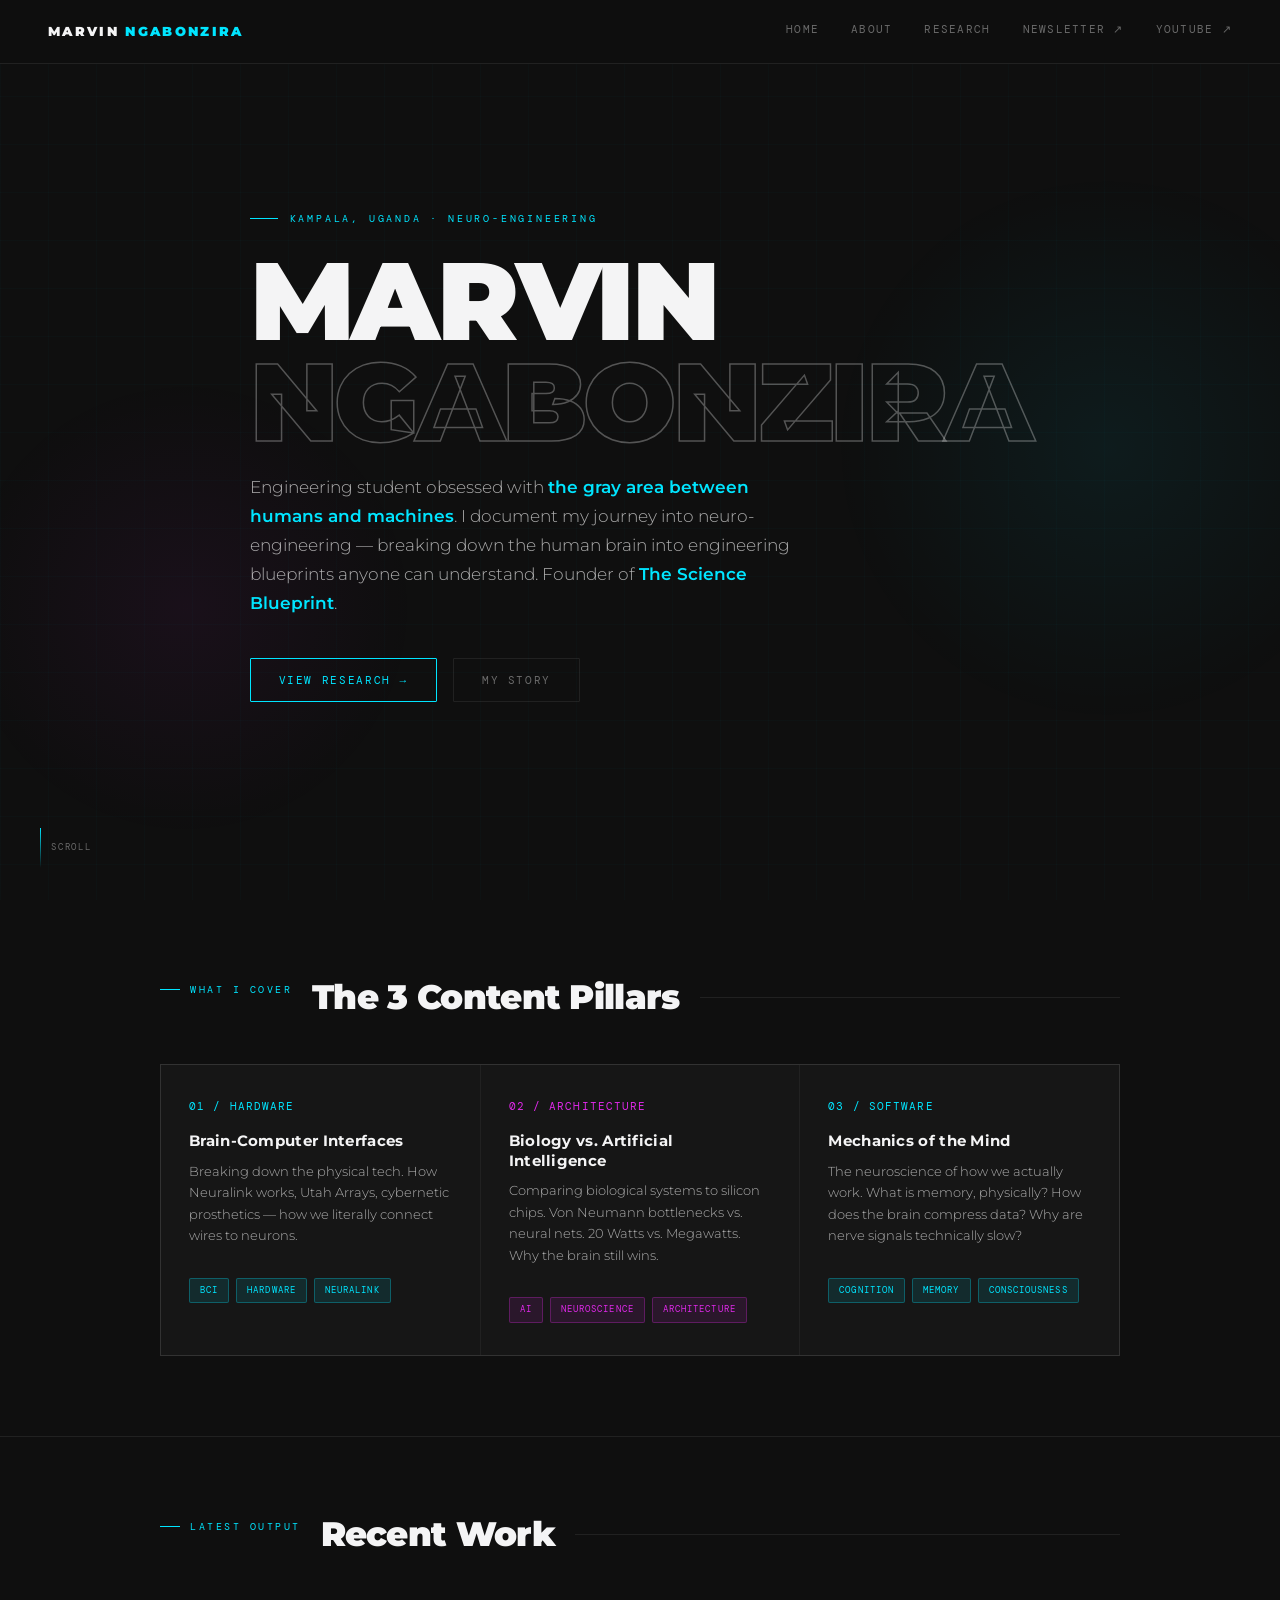
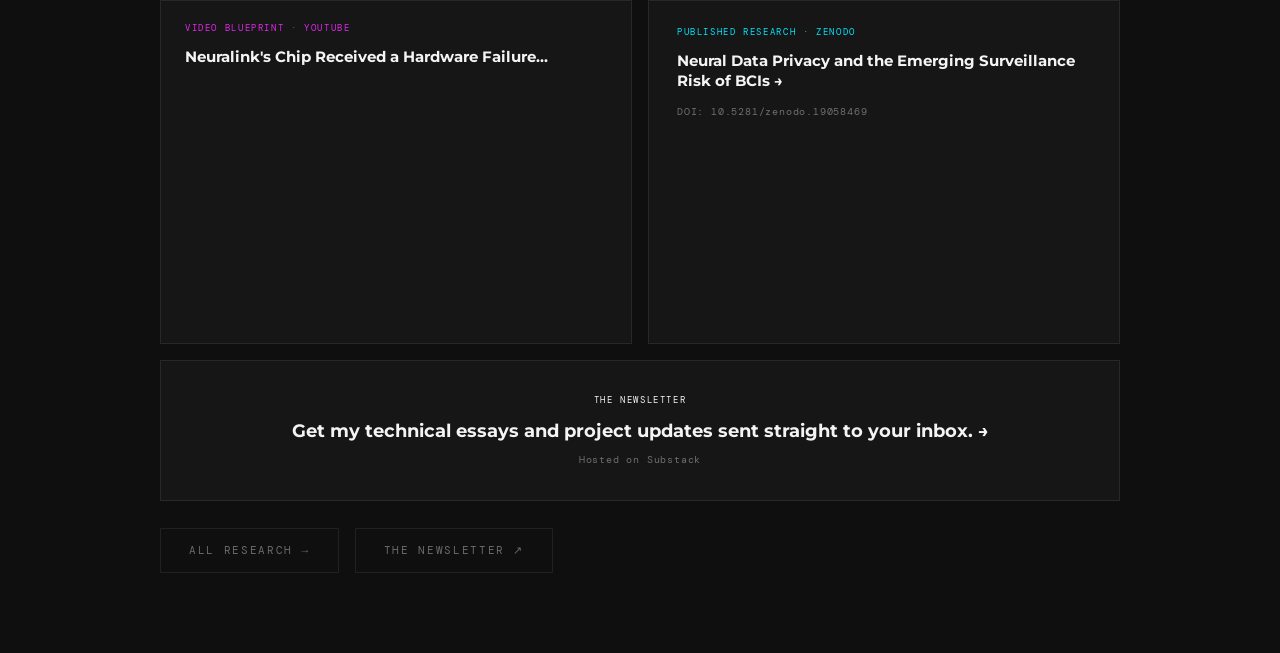
==== index.html @ 9e5c3801 "Update YouTube video title and embed link" ====
<!DOCTYPE html>
<html lang="en">
<head>
<meta charset="UTF-8">
<meta name="viewport" content="width=device-width, initial-scale=1.0">
<title>Marvin Ngabonzira — Reverse Engineering Intelligence</title>
<meta name="description" content="Engineering student, neuro-engineering researcher, and founder of The Science Blueprint. Reverse Engineering Intelligence from Kampala, Uganda.">
<link rel="stylesheet" href="/assets/style.css">
<style>
/* ── HERO ── */
.hero {
  min-height: calc(100vh - 64px);
  display: flex;
  flex-direction: column;
  justify-content: center;
  padding: 80px 0 60px;
  position: relative;
  overflow: hidden;
}

.hero-glow {
  position: absolute;
  top: 10%;
  right: -10%;
  width: 600px;
  height: 600px;
  background: radial-gradient(ellipse, rgba(0,229,255,0.06) 0%, transparent 65%);
  pointer-events: none;
}

.hero-glow-mag {
  position: absolute;
  bottom: 5%;
  left: -5%;
  width: 500px;
  height: 500px;
  background: radial-gradient(ellipse, rgba(224,41,234,0.05) 0%, transparent 65%);
  pointer-events: none;
}

.hero-eyebrow {
  font-family: var(--mono);
  font-size: 10px;
  letter-spacing: 0.28em;
  text-transform: uppercase;
  color: var(--cyan);
  margin-bottom: 24px;
  display: flex;
  align-items: center;
  gap: 12px;
}
.hero-eyebrow::before {
  content: '';
  width: 28px;
  height: 1px;
  background: var(--cyan);
}

.hero-name {
  font-size: clamp(52px, 10vw, 110px);
  font-weight: 900;
  letter-spacing: -0.03em;
  line-height: 0.92;
  color: var(--text);
  margin-bottom: 20px;
}

.hero-name .line2 {
  color: transparent;
  -webkit-text-stroke: 1.5px rgba(244,244,245,0.3);
}

.hero-tagline {
  font-size: clamp(14px, 2vw, 17px);
  font-weight: 300;
  color: var(--text-mid);
  max-width: 540px;
  line-height: 1.7;
  margin-bottom: 40px;
}

.hero-tagline strong {
  color: var(--cyan);
  font-weight: 600;
}

.hero-ctas {
  display: flex;
  gap: 16px;
  flex-wrap: wrap;
  margin-bottom: 72px;
}

.hero-scroll {
  position: absolute;
  bottom: 32px;
  left: 40px;
  font-family: var(--mono);
  font-size: 9px;
  letter-spacing: 0.2em;
  color: var(--text-dim);
  text-transform: uppercase;
  display: flex;
  align-items: center;
  gap: 10px;
}
.hero-scroll::before {
  content: '';
  width: 1px;
  height: 40px;
  background: linear-gradient(to bottom, var(--cyan), transparent);
}

/* Animated cursor blink */
.cursor {
  display: inline-block;
  width: 3px;
  height: 0.85em;
  background: var(--cyan);
  margin-left: 4px;
  vertical-align: middle;
  animation: blink 1.1s step-end infinite;
}

/* ── PILLARS ── */
.pillars-grid {
  display: grid;
  grid-template-columns: repeat(3, 1fr);
  gap: 1px;
  background: var(--border);
  border: 1px solid var(--border);
  margin-bottom: 0;
}

.pillar {
  background: var(--surface);
  padding: 32px 28px;
  transition: background 0.3s;
}

.pillar:hover { background: var(--surface2); }

.pillar-num {
  font-family: var(--mono);
  font-size: 11px;
  color: var(--cyan);
  margin-bottom: 16px;
  letter-spacing: 0.1em;
}

.pillar h3 {
  font-size: 15px;
  font-weight: 700;
  letter-spacing: 0.02em;
  margin-bottom: 10px;
  line-height: 1.3;
}

.pillar p {
  font-size: 13px;
  line-height: 1.65;
}

/* ── RECENT ── */
.recent-grid {
  display: grid;
  grid-template-columns: repeat(2, 1fr);
  gap: 16px;
}

.recent-card {
  background: var(--surface);
  border: 1px solid var(--border);
  padding: 24px 28px;
  transition: all 0.3s;
  display: block;
}

.recent-card:hover {
  background: var(--surface2);
  border-color: rgba(0,229,255,0.2);
  transform: translateY(-2px);
}

.recent-type {
  font-family: var(--mono);
  font-size: 9px;
  letter-spacing: 0.18em;
  text-transform: uppercase;
  margin-bottom: 10px;
}

.recent-title {
  font-size: 15px;
  font-weight: 700;
  line-height: 1.35;
  margin-bottom: 8px;
}

.recent-date {
  font-family: var(--mono);
  font-size: 10px;
  color: var(--text-dim);
  letter-spacing: 0.08em;
}

.arrow {
  display: inline-block;
  transition: transform 0.2s;
}
.recent-card:hover .arrow { transform: translateX(4px); }

@media(max-width:768px) {
  .pillars-grid { grid-template-columns: 1fr; }
  .recent-grid { grid-template-columns: 1fr; }
  .hero-scroll { display: none; }
  .hero { padding: 60px 0 40px; }
}
</style>
</head>
<body>
<div class="page-wrap">

  <!-- HERO -->
  <section class="hero">
    <div class="hero-glow"></div>
    <div class="hero-glow-mag"></div>
    <div class="container">
      <div class="hero-eyebrow au">Kampala, Uganda · Neuro-Engineering</div>
      <h1 class="hero-name au d1">
        MARVIN<br>
        <span class="line2">NGABONZIRA</span>
      </h1>
      <p class="hero-tagline au d2">
        Engineering student obsessed with <strong>the gray area between humans and machines</strong>. 
        I document my journey into neuro-engineering — breaking down the human brain into engineering blueprints 
        anyone can understand. Founder of <strong>The Science Blueprint</strong>.
      </p>
      <div class="hero-ctas au d3">
        <a href="/research.html" class="btn btn-c">View Research →</a>
        <a href="/about.html" class="btn btn-g">My Story</a>
      </div>
    </div>
    <div class="hero-scroll">Scroll</div>
  </section>

  <!-- CONTENT PILLARS -->
  <section class="section">
    <div class="container">
      <div class="sec-head au">
        <div class="label">What I cover</div>
        <h2>The 3 Content Pillars</h2>
        <div class="sec-rule"></div>
      </div>
      <div class="pillars-grid au d1">
        <div class="pillar">
          <div class="pillar-num">01 / HARDWARE</div>
          <h3>Brain-Computer Interfaces</h3>
          <p>Breaking down the physical tech. How Neuralink works, Utah Arrays, cybernetic prosthetics — how we literally connect wires to neurons.</p>
          <br>
          <span class="tag tag-c">BCI</span>
          <span class="tag tag-c">Hardware</span>
          <span class="tag tag-c">Neuralink</span>
        </div>
        <div class="pillar">
          <div class="pillar-num" style="color:var(--magenta)">02 / ARCHITECTURE</div>
          <h3>Biology vs. Artificial Intelligence</h3>
          <p>Comparing biological systems to silicon chips. Von Neumann bottlenecks vs. neural nets. 20 Watts vs. Megawatts. Why the brain still wins.</p>
          <br>
          <span class="tag tag-m">AI</span>
          <span class="tag tag-m">Neuroscience</span>
          <span class="tag tag-m">Architecture</span>
        </div>
        <div class="pillar">
          <div class="pillar-num">03 / SOFTWARE</div>
          <h3>Mechanics of the Mind</h3>
          <p>The neuroscience of how we actually work. What is memory, physically? How does the brain compress data? Why are nerve signals technically slow?</p>
          <br>
          <span class="tag tag-c">Cognition</span>
          <span class="tag tag-c">Memory</span>
          <span class="tag tag-c">Consciousness</span>
        </div>
      </div>
    </div>
  </section>

<!-- RECENT WORK -->
  <section class="section">
    <div class="container">
      <div class="sec-head au">
        <div class="label">Latest output</div>
        <h2>Recent Work</h2>
        <div class="sec-rule"></div>
      </div>
      <div class="recent-grid au d1">
        
        <!-- YOUTUBE EMBED CARD -->
        <div class="recent-card card-mag" style="padding: 0; overflow: hidden;">
          <div style="padding: 20px 24px 12px;">
            <div class="recent-type" style="color:var(--magenta)">Video Blueprint · YouTube</div>
            <div class="recent-title" style="margin-bottom: 0;">Neuralink's Chip Received a Hardware Failure...</div>
          </div>
          <!-- Responsive Video Wrapper -->
          <div style="position: relative; padding-bottom: 56.25%; height: 0;">
            <iframe src="https://youtu.be/MQJ7zSBYmkE?si=Acu16CjgEwaDPcnY" style="position: absolute; top: 0; left: 0; width: 100%; height: 100%; border: 0;" allowfullscreen></iframe>
          </div>
        </div>

        <!-- RESEARCH CARD -->
        <a href="/research.html" class="recent-card card-cyan">
          <div class="recent-type" style="color:var(--cyan)">Published Research · Zenodo</div>
          <div class="recent-title">Neural Data Privacy and the Emerging Surveillance Risk of BCIs <span class="arrow">→</span></div>
          <div class="recent-date" style="margin-top: 12px;">DOI: 10.5281/zenodo.19058469</div>
        </a>

        <!-- NEWSLETTER CARD -->
        <a href="https://ngabonziramarvin.substack.com" target="_blank" class="recent-card" style="grid-column: 1 / -1; text-align: center; padding: 32px;">
          <div class="recent-type" style="color:var(--text)">The Newsletter</div>
          <div class="recent-title" style="font-size: 18px;">Get my technical essays and project updates sent straight to your inbox. <span class="arrow">→</span></div>
          <div class="recent-date" style="margin-top: 8px;">Hosted on Substack</div>
        </a>

      </div>
      <br>
      <div style="display: flex; gap: 16px; flex-wrap: wrap;">
        <a href="/research.html" class="btn btn-g">All Research →</a>
        <a href="https://ngabonziramarvin.substack.com" target="_blank" class="btn btn-g">The Newsletter ↗</a>
      </div>
    </div>
  </section>

</div>
<script src="/assets/nav.js"></script>
</body>
</html>
---- assets/style.css ----
/* ═══════════════════════════════════════════════════════════
   THE SCIENCE BLUEPRINT — MARVIN NGABONZIRA
   Shared Stylesheet v1.0
═══════════════════════════════════════════════════════════ */
@import url('https://fonts.googleapis.com/css2?family=Montserrat:ital,wght@0,300;0,400;0,600;0,700;0,900;1,300&family=DM+Mono:ital,wght@0,300;0,400;1,300&display=swap');

:root {
  --bg:       #0F0F0F;
  --surface:  #161616;
  --surface2: #1e1e1e;
  --cyan:     #00E5FF;
  --cyan-dim: rgba(0,229,255,0.1);
  --magenta:  #E029EA;
  --mag-dim:  rgba(224,41,234,0.1);
  --text:     #F4F4F5;
  --text-mid: rgba(244,244,245,0.68);
  --text-dim: rgba(244,244,245,0.4);
  --border:   rgba(244,244,245,0.08);
  --font:     'Montserrat', sans-serif;
  --mono:     'DM Mono', monospace;
}

*,*::before,*::after{box-sizing:border-box;margin:0;padding:0}
html{scroll-behavior:smooth}
body{background:var(--bg);color:var(--text);font-family:var(--font);font-size:16px;line-height:1.7;-webkit-font-smoothing:antialiased;overflow-x:hidden}
a{color:inherit;text-decoration:none}
img{display:block;max-width:100%}
p{color:var(--text-mid);font-weight:300;line-height:1.8}

/* Blueprint grid */
body::after{content:'';position:fixed;inset:0;background-image:linear-gradient(rgba(0,229,255,0.02) 1px,transparent 1px),linear-gradient(90deg,rgba(0,229,255,0.02) 1px,transparent 1px);background-size:48px 48px;pointer-events:none;z-index:0}

/* NAV */
nav{position:fixed;top:0;left:0;right:0;z-index:100;display:flex;align-items:center;justify-content:space-between;padding:0 48px;height:64px;background:rgba(15,15,15,0.92);backdrop-filter:blur(20px);-webkit-backdrop-filter:blur(20px);border-bottom:1px solid var(--border)}
.nav-logo{font-weight:900;font-size:13px;letter-spacing:0.18em;text-transform:uppercase;transition:color 0.2s}
.nav-logo span{color:var(--cyan)}
.nav-logo:hover{color:var(--cyan)}
.nav-links{display:flex;gap:32px;list-style:none}
.nav-links a{font-family:var(--mono);font-size:10.5px;letter-spacing:0.12em;text-transform:uppercase;color:var(--text-dim);transition:color 0.2s;position:relative;padding-bottom:3px}
.nav-links a::after{content:'';position:absolute;bottom:0;left:0;right:0;height:1px;background:var(--cyan);transform:scaleX(0);transition:transform 0.25s}
.nav-links a:hover,.nav-links a.active{color:var(--cyan)}
.nav-links a.active::after,.nav-links a:hover::after{transform:scaleX(1)}
.nav-burger{display:none;flex-direction:column;gap:5px;cursor:pointer;background:none;border:none;padding:4px}
.nav-burger span{display:block;width:22px;height:1.5px;background:var(--text);transition:all 0.3s}

/* LAYOUT */
.page-wrap{position:relative;z-index:1;padding-top:64px}
.container{max-width:1040px;margin:0 auto;padding:0 40px}

/* TYPE */
.label{font-family:var(--mono);font-size:10px;letter-spacing:0.25em;text-transform:uppercase;color:var(--cyan);display:flex;align-items:center;gap:10px;margin-bottom:16px}
.label::before{content:'';width:20px;height:1px;background:var(--cyan);flex-shrink:0}
h1,h2,h3,h4{font-family:var(--font);font-weight:900;line-height:1.05;color:var(--text)}

/* SECTION */
.section{padding:80px 0;border-bottom:1px solid var(--border)}
.section:last-child{border-bottom:none}
.sec-head{display:flex;align-items:center;gap:20px;margin-bottom:48px}
.sec-head h2{font-size:clamp(26px,3.5vw,34px);letter-spacing:-0.02em;white-space:nowrap}
.sec-rule{flex:1;height:1px;background:var(--border)}

/* CARDS */
.card{background:var(--surface);border:1px solid var(--border);padding:28px 32px;transition:border-color 0.3s,background 0.3s;position:relative}
.card:hover{background:var(--surface2);border-color:rgba(0,229,255,0.18)}
.card-cyan{border-left:3px solid var(--cyan)}
.card-mag{border-left:3px solid var(--magenta)}

/* TAGS */
.tag{display:inline-block;font-family:var(--mono);font-size:9px;letter-spacing:0.12em;text-transform:uppercase;padding:4px 10px;border-radius:2px;margin:3px 3px 0 0}
.tag-c{color:var(--cyan);border:1px solid rgba(0,229,255,0.28);background:var(--cyan-dim)}
.tag-m{color:var(--magenta);border:1px solid rgba(224,41,234,0.28);background:var(--mag-dim)}
.tag-g{color:var(--text-dim);border:1px solid var(--border)}

/* BUTTONS */
.btn{display:inline-flex;align-items:center;gap:8px;font-family:var(--mono);font-size:11px;letter-spacing:0.15em;text-transform:uppercase;padding:12px 28px;border:1px solid;cursor:pointer;transition:all 0.2s;border-radius:1px}
.btn-c{color:var(--cyan);border-color:var(--cyan);background:transparent}
.btn-c:hover{background:var(--cyan);color:var(--bg)}
.btn-g{color:var(--text-dim);border-color:var(--border);background:transparent}
.btn-g:hover{color:var(--text);border-color:rgba(244,244,245,0.25)}

/* FOOTER */
footer{position:relative;z-index:1;border-top:1px solid var(--border);padding:40px 0}
.foot-inner{display:flex;justify-content:space-between;align-items:center;flex-wrap:wrap;gap:16px}
.foot-brand{font-weight:900;font-size:12px;letter-spacing:0.15em;text-transform:uppercase}
.foot-brand span{color:var(--cyan)}
.foot-copy{font-family:var(--mono);font-size:10px;color:var(--text-dim);letter-spacing:0.08em}
.foot-links{display:flex;gap:20px}
.foot-links a{font-family:var(--mono);font-size:10px;letter-spacing:0.1em;text-transform:uppercase;color:var(--text-dim);transition:color 0.2s}
.foot-links a:hover{color:var(--cyan)}

/* ANIMATIONS */
@keyframes fadeUp{from{opacity:0;transform:translateY(22px)}to{opacity:1;transform:translateY(0)}}
@keyframes glow{0%,100%{text-shadow:0 0 20px rgba(0,229,255,0.3)}50%{text-shadow:0 0 50px rgba(0,229,255,0.7),0 0 90px rgba(0,229,255,0.2)}}
@keyframes magGlow{0%,100%{text-shadow:0 0 20px rgba(224,41,234,0.3)}50%{text-shadow:0 0 50px rgba(224,41,234,0.6)}}
@keyframes blink{0%,100%{opacity:1}50%{opacity:0}}

.au{animation:fadeUp 0.7s ease both}
.d1{animation-delay:0.1s}.d2{animation-delay:0.2s}.d3{animation-delay:0.3s}
.d4{animation-delay:0.4s}.d5{animation-delay:0.5s}.d6{animation-delay:0.6s}

/* RESPONSIVE */
@media(max-width:768px){
  nav{padding:0 20px}
  .container{padding:0 20px}
  .nav-links{display:none;position:absolute;top:64px;left:0;right:0;background:rgba(15,15,15,0.98);border-bottom:1px solid var(--border);flex-direction:column;gap:0;padding:8px 0}
  .nav-links.open{display:flex}
  .nav-links a{display:block;padding:14px 24px;font-size:11px}
  .nav-links a::after{display:none}
  .nav-burger{display:flex}
  .section{padding:56px 0}
  .sec-head{flex-direction:column;align-items:flex-start;gap:8px}
  .sec-rule{display:none}
}
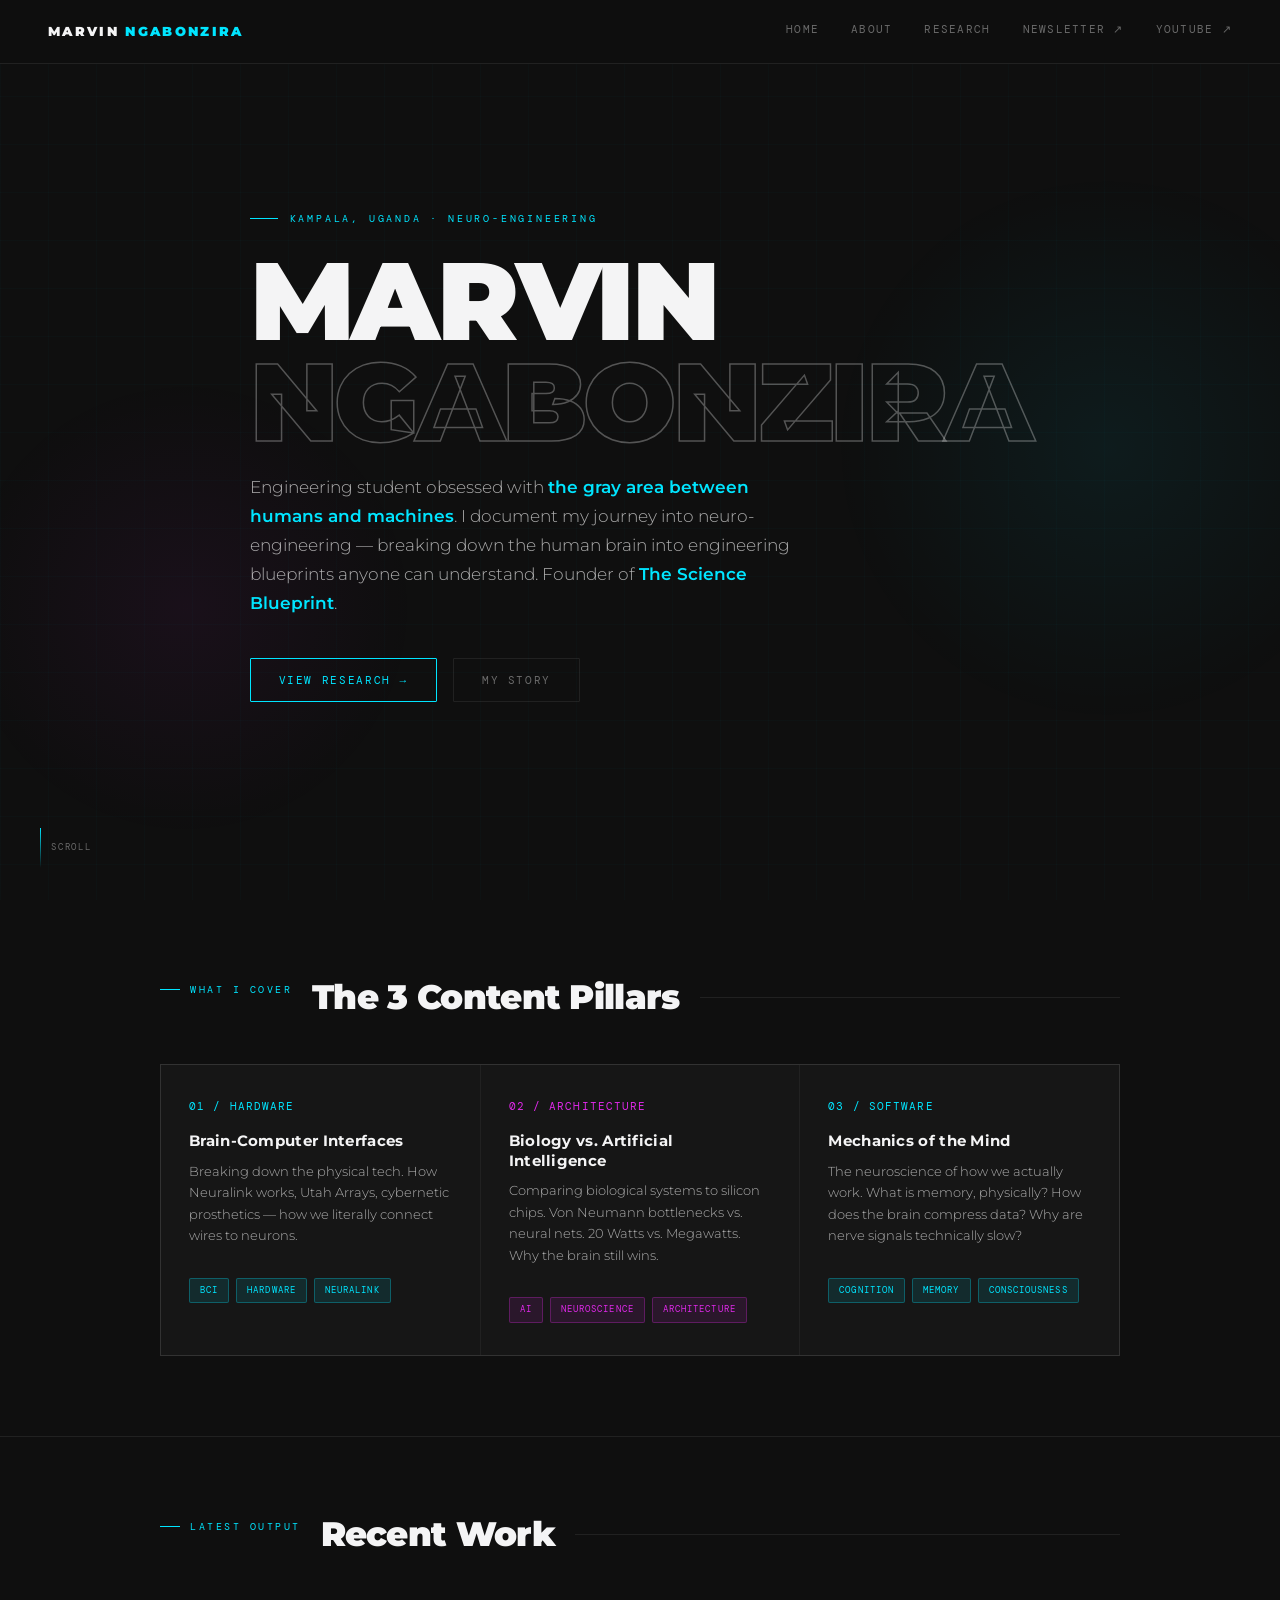
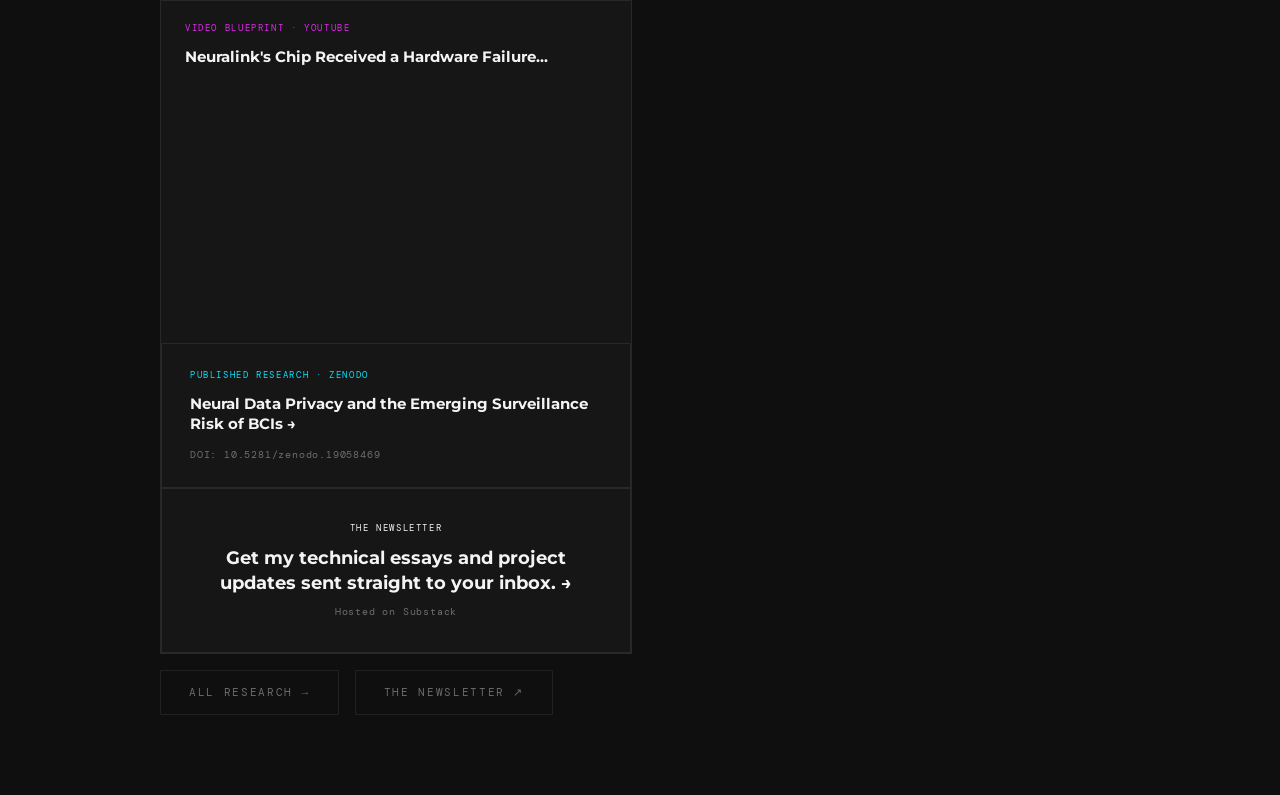
==== commit ab8a6eed: "Update YouTube iframe embed link format" ====
--- a/index.html
+++ b/index.html
@@ -302,8 +302,7 @@
           </div>
           <!-- Responsive Video Wrapper -->
           <div style="position: relative; padding-bottom: 56.25%; height: 0;">
-            <iframe src="https://youtu.be/MQJ7zSBYmkE?si=Acu16CjgEwaDPcnY" style="position: absolute; top: 0; left: 0; width: 100%; height: 100%; border: 0;" allowfullscreen></iframe>
-          </div>
+           <iframe src="https://www.youtube.com/embed/MQJ7zSBYmkE" style="position: absolute; top: 0; left: 0; width: 100%; height: 100%; border: 0;" allow="accelerometer; autoplay; clipboard-write; encrypted-media; gyroscope; picture-in-picture" allowfullscreen></iframe>
         </div>
 
         <!-- RESEARCH CARD -->
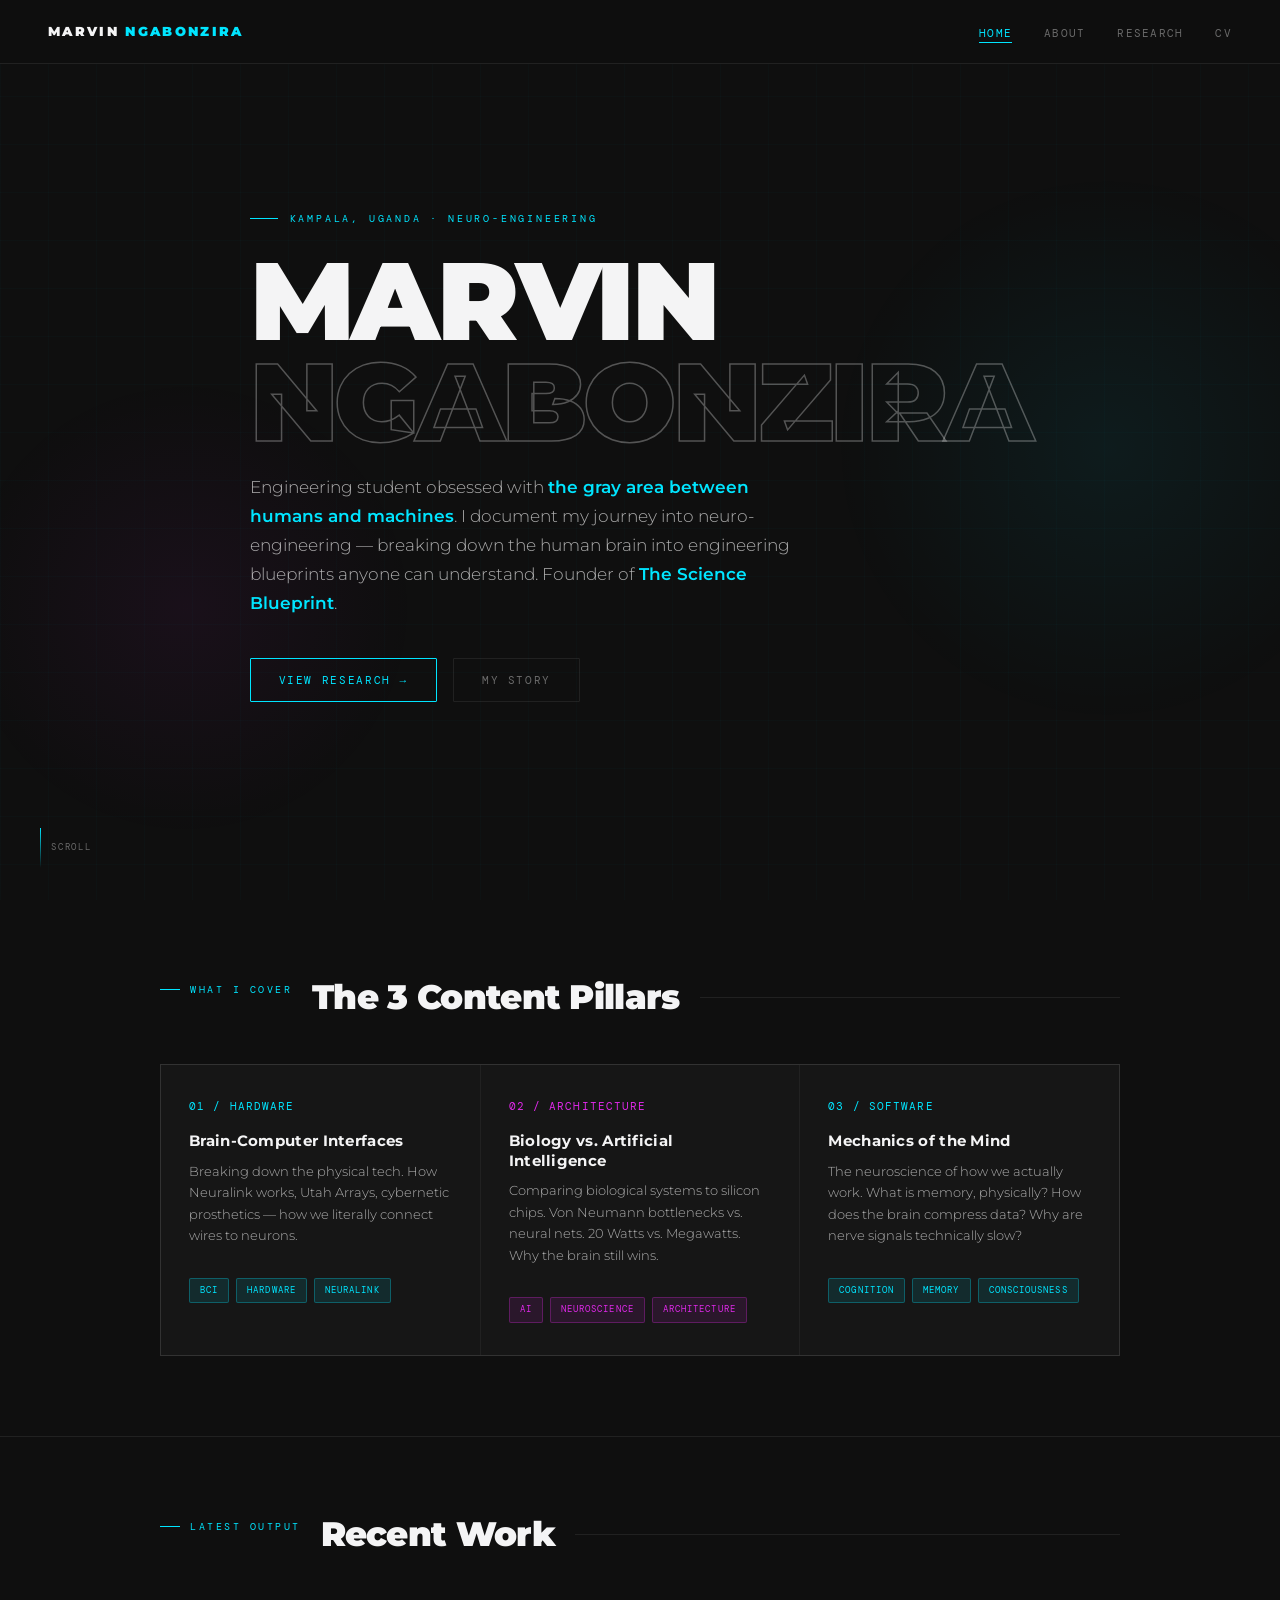
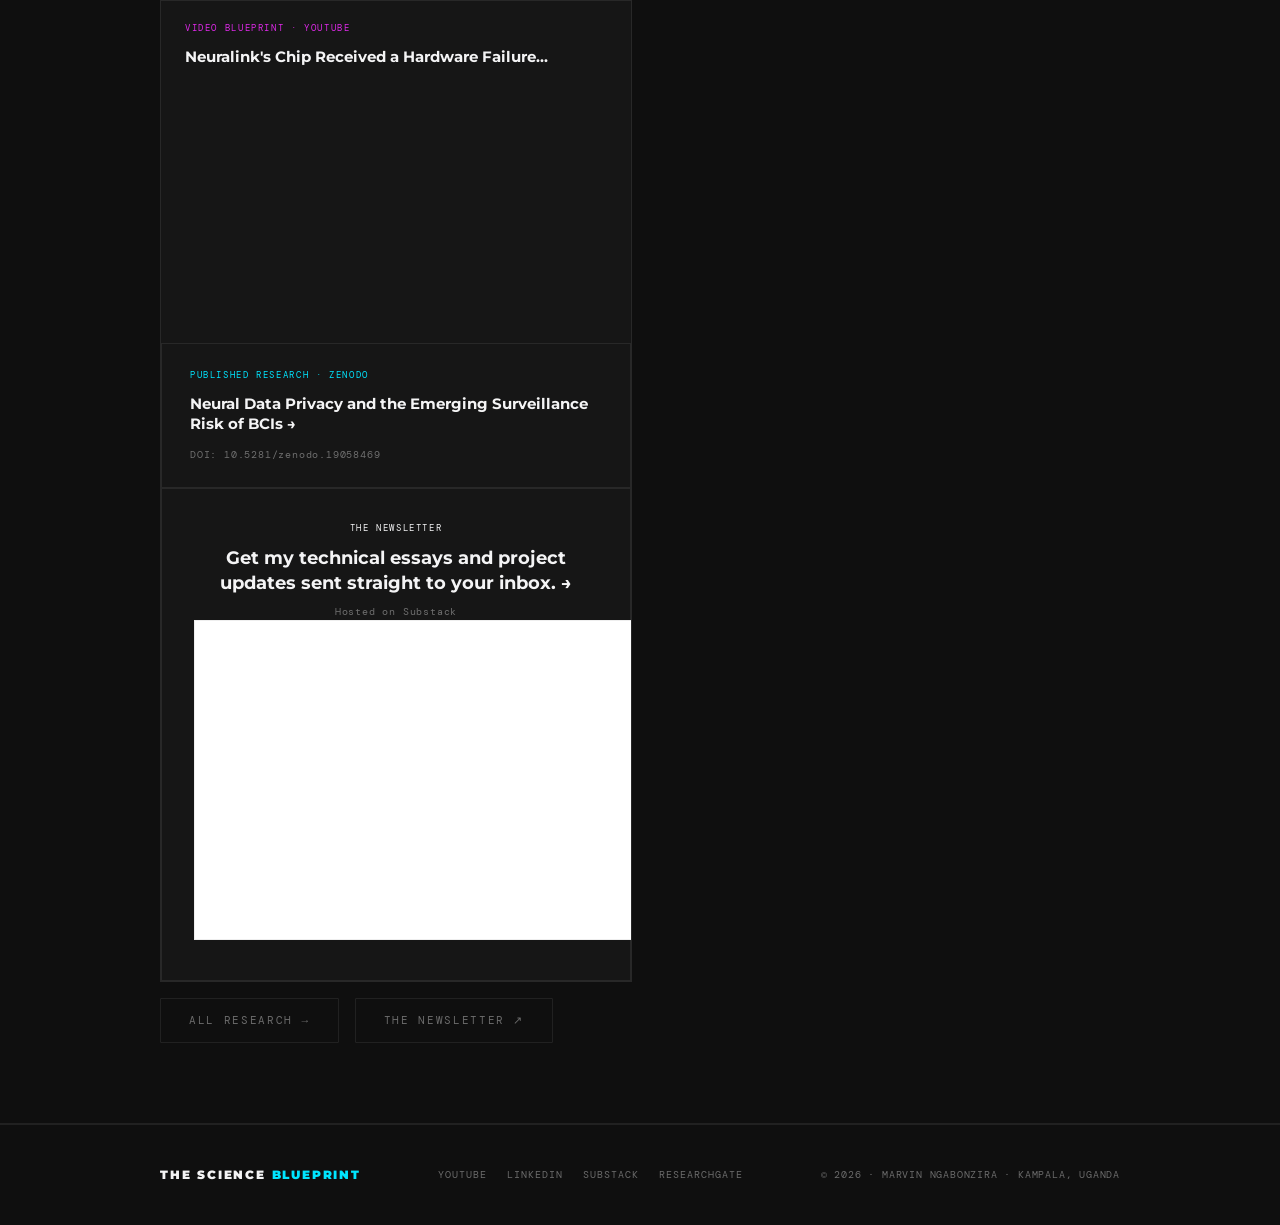
==== commit 98ea53dc: "Update index.html" ====
--- a/index.html
+++ b/index.html
@@ -313,17 +313,19 @@
         </a>
 
         <!-- NEWSLETTER CARD -->
-        <a href="https://ngabonziramarvin.substack.com" target="_blank" class="recent-card" style="grid-column: 1 / -1; text-align: center; padding: 32px;">
+        <a href="https://myscienceblueprint.substack.com" target="_blank" class="recent-card" style="grid-column: 1 / -1; text-align: center; padding: 32px;">
           <div class="recent-type" style="color:var(--text)">The Newsletter</div>
           <div class="recent-title" style="font-size: 18px;">Get my technical essays and project updates sent straight to your inbox. <span class="arrow">→</span></div>
           <div class="recent-date" style="margin-top: 8px;">Hosted on Substack</div>
+
+          <iframe src="https://myscienceblueprint.substack.com/embed" width="480" height="320" style="border: 1px solid #EEE; background: white" frameborder="0" scrolling="no"></iframe>
         </a>
 
       </div>
       <br>
       <div style="display: flex; gap: 16px; flex-wrap: wrap;">
         <a href="/research.html" class="btn btn-g">All Research →</a>
-        <a href="https://ngabonziramarvin.substack.com" target="_blank" class="btn btn-g">The Newsletter ↗</a>
+        <a href="https://myscienceblueprint.substack.com" target="_blank" class="btn btn-g">The Newsletter ↗</a>
       </div>
     </div>
   </section>
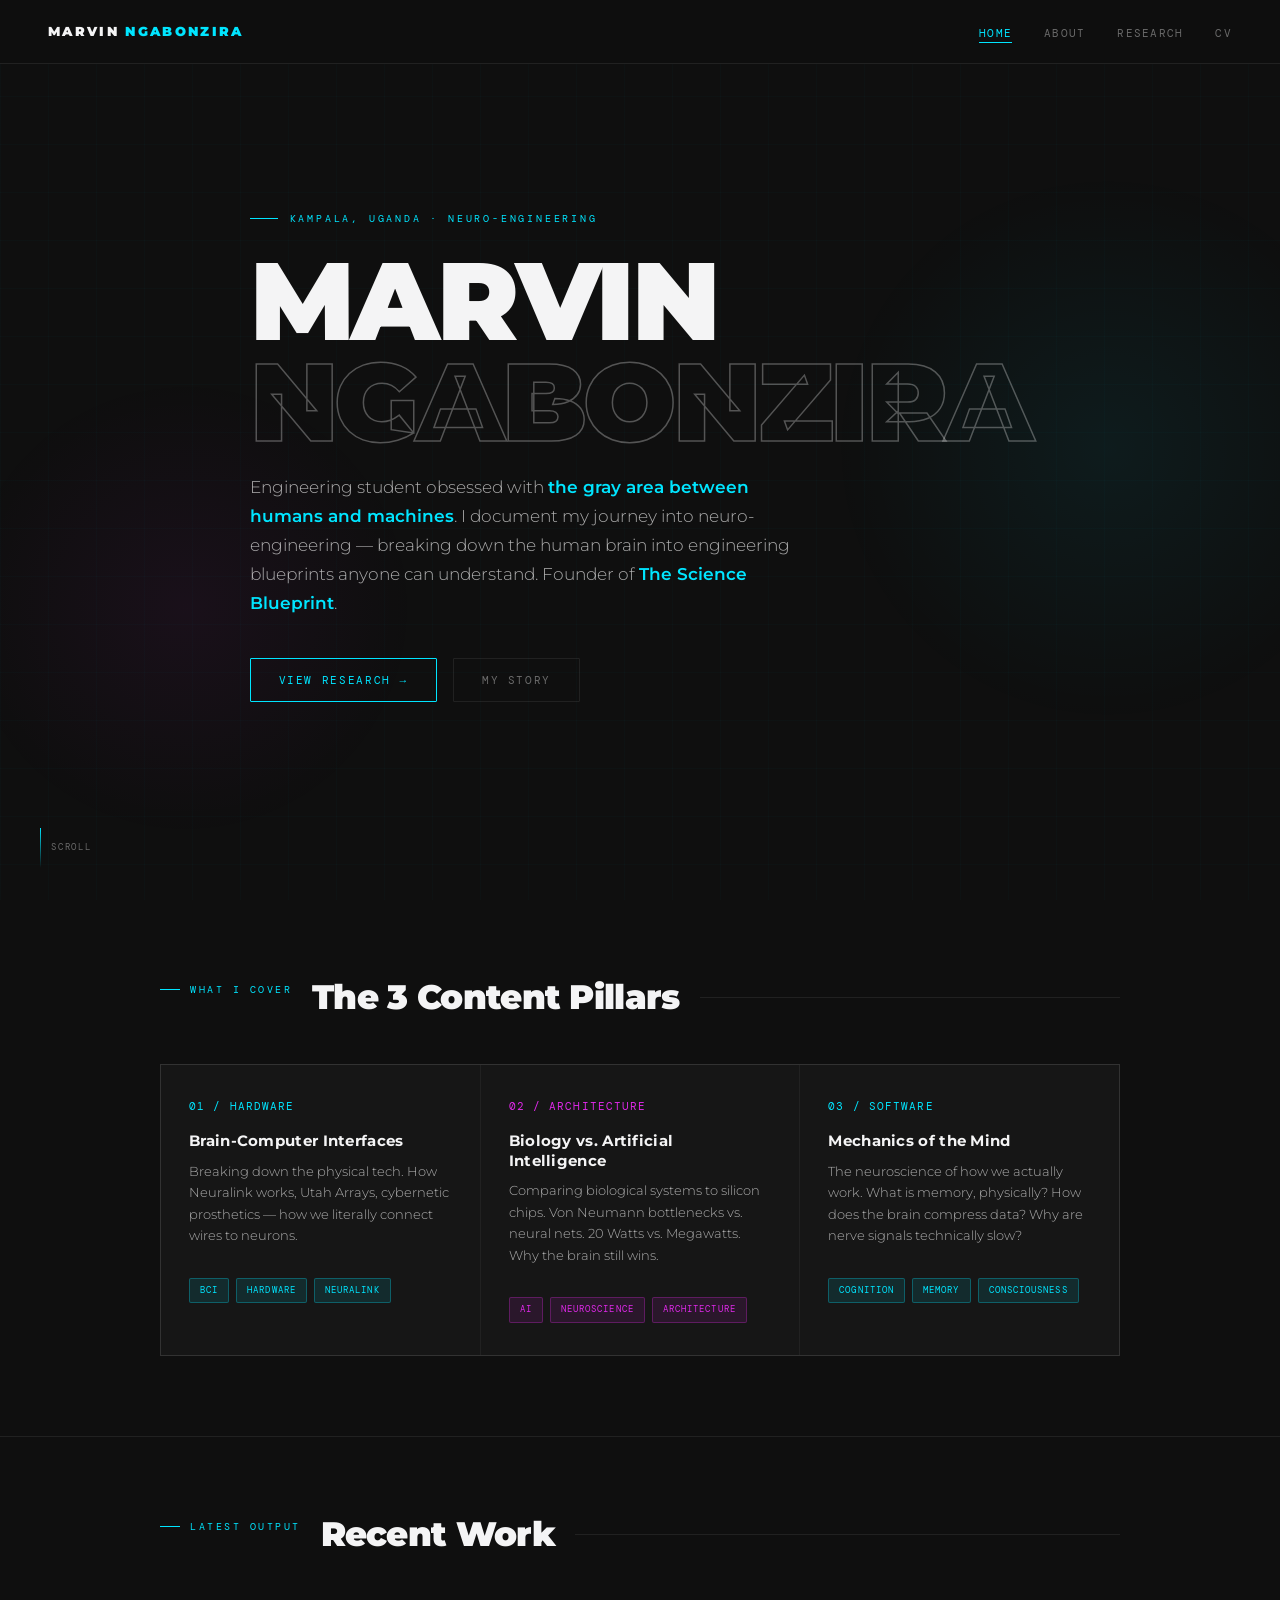
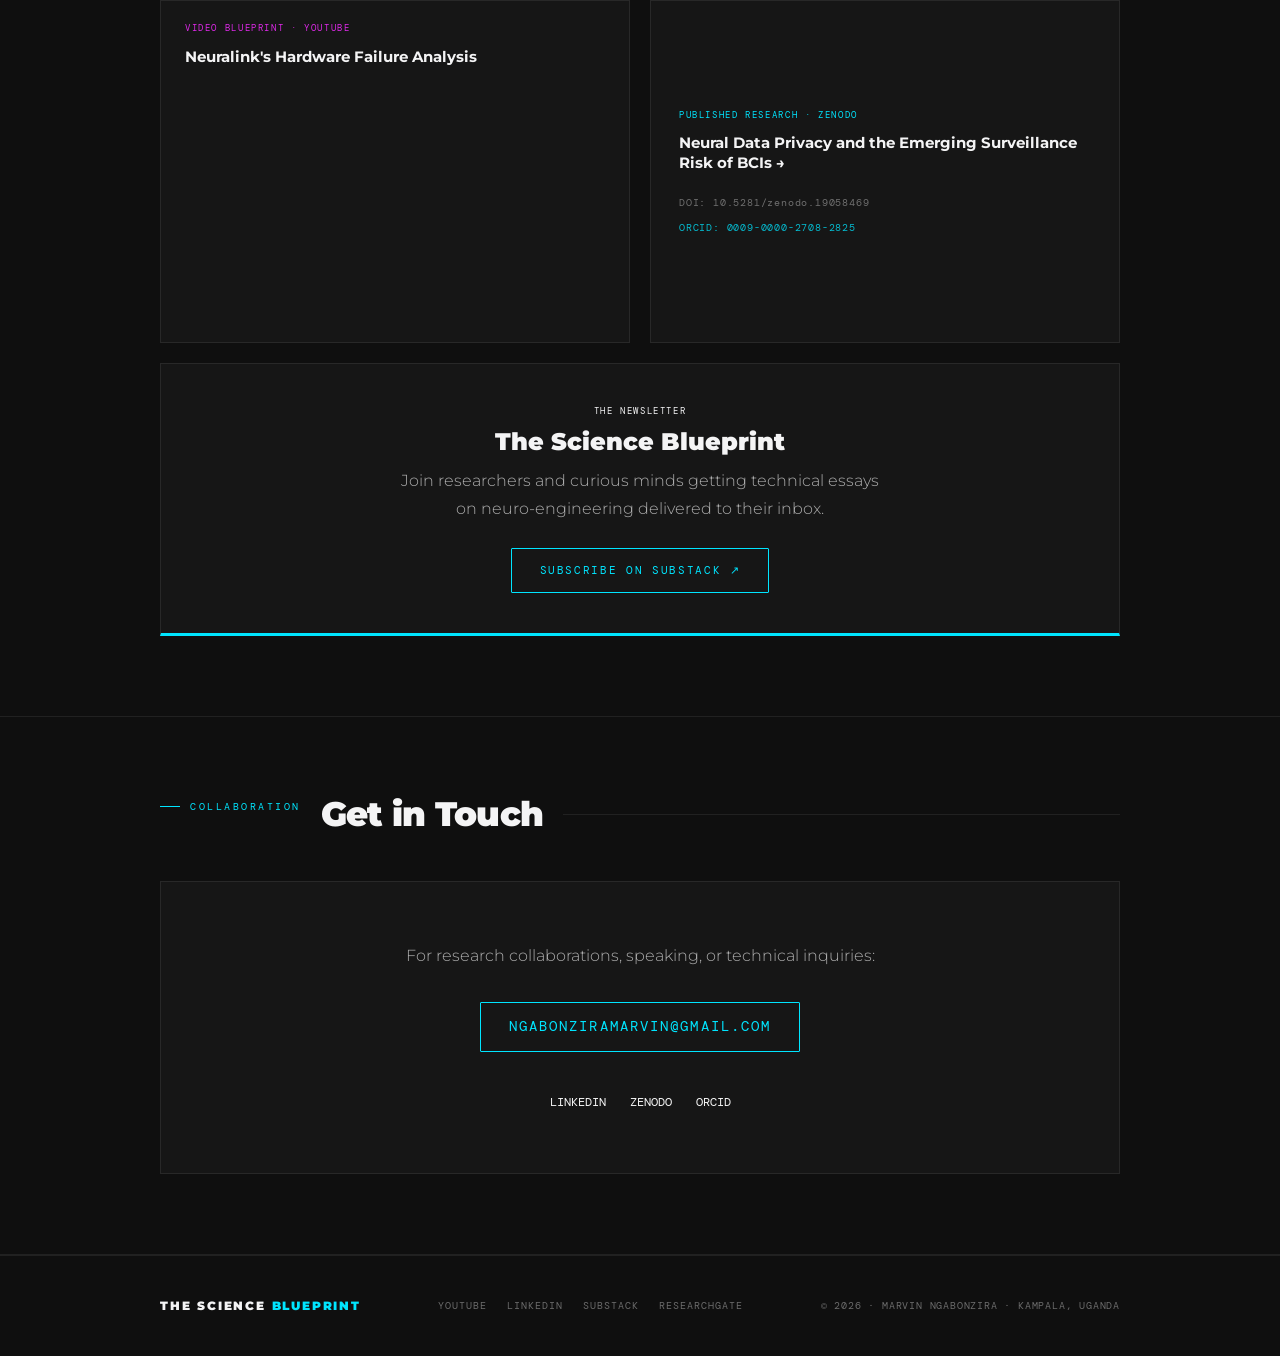
==== commit d5f34fa8: "Update index.html" ====
--- a/index.html
+++ b/index.html
@@ -284,51 +284,71 @@
     </div>
   </section>
 
-<!-- RECENT WORK -->
-  <section class="section">
-    <div class="container">
-      <div class="sec-head au">
-        <div class="label">Latest output</div>
-        <h2>Recent Work</h2>
-        <div class="sec-rule"></div>
-      </div>
-      <div class="recent-grid au d1">
-        
-        <!-- YOUTUBE EMBED CARD -->
-        <div class="recent-card card-mag" style="padding: 0; overflow: hidden;">
-          <div style="padding: 20px 24px 12px;">
-            <div class="recent-type" style="color:var(--magenta)">Video Blueprint · YouTube</div>
-            <div class="recent-title" style="margin-bottom: 0;">Neuralink's Chip Received a Hardware Failure...</div>
-          </div>
-          <!-- Responsive Video Wrapper -->
-          <div style="position: relative; padding-bottom: 56.25%; height: 0;">
-           <iframe src="https://www.youtube.com/embed/MQJ7zSBYmkE" style="position: absolute; top: 0; left: 0; width: 100%; height: 100%; border: 0;" allow="accelerometer; autoplay; clipboard-write; encrypted-media; gyroscope; picture-in-picture" allowfullscreen></iframe>
-        </div>
-
-        <!-- RESEARCH CARD -->
-        <a href="/research.html" class="recent-card card-cyan">
-          <div class="recent-type" style="color:var(--cyan)">Published Research · Zenodo</div>
-          <div class="recent-title">Neural Data Privacy and the Emerging Surveillance Risk of BCIs <span class="arrow">→</span></div>
-          <div class="recent-date" style="margin-top: 12px;">DOI: 10.5281/zenodo.19058469</div>
-        </a>
-
-        <!-- NEWSLETTER CARD -->
-        <a href="https://myscienceblueprint.substack.com" target="_blank" class="recent-card" style="grid-column: 1 / -1; text-align: center; padding: 32px;">
-          <div class="recent-type" style="color:var(--text)">The Newsletter</div>
-          <div class="recent-title" style="font-size: 18px;">Get my technical essays and project updates sent straight to your inbox. <span class="arrow">→</span></div>
-          <div class="recent-date" style="margin-top: 8px;">Hosted on Substack</div>
-
-          <iframe src="https://myscienceblueprint.substack.com/embed" width="480" height="320" style="border: 1px solid #EEE; background: white" frameborder="0" scrolling="no"></iframe>
-        </a>
-
-      </div>
-      <br>
-      <div style="display: flex; gap: 16px; flex-wrap: wrap;">
-        <a href="/research.html" class="btn btn-g">All Research →</a>
-        <a href="https://myscienceblueprint.substack.com" target="_blank" class="btn btn-g">The Newsletter ↗</a>
-      </div>
-    </div>
-  </section>
+<!-- RECENT WORK & SUBSCRIPTION -->
+<section class="section">
+  <div class="container">
+    <div class="sec-head au">
+      <div class="label">Latest output</div>
+      <h2>Recent Work</h2>
+      <div class="sec-rule"></div>
+    </div>
+
+    <!-- The Grid: Fixed for Desktop (2 columns) and Mobile (1 column) -->
+    <div class="recent-grid au d1" style="display: grid; grid-template-columns: repeat(auto-fit, minmax(300px, 1fr)); gap: 20px;">
+      
+      <!-- YOUTUBE CARD -->
+      <div class="recent-card card-mag" style="padding: 0; overflow: hidden; display: flex; flex-direction: column;">
+        <div style="padding: 20px 24px 12px;">
+          <div class="recent-type" style="color:var(--magenta)">Video Blueprint · YouTube</div>
+          <div class="recent-title" style="margin-bottom: 0;">Neuralink's Hardware Failure Analysis</div>
+        </div>
+        <div style="position: relative; padding-bottom: 56.25%; height: 0;">
+          <iframe src="https://www.youtube.com/embed/MQJ7zSBYmkE" 
+                  style="position: absolute; top: 0; left: 0; width: 100%; height: 100%; border: 0;" 
+                  allow="accelerometer; autoplay; clipboard-write; encrypted-media; gyroscope; picture-in-picture" 
+                  allowfullscreen></iframe>
+        </div>
+      </div>
+
+      <!-- RESEARCH CARD -->
+      <a href="/research.html" class="recent-card card-cyan" style="display: flex; flex-direction: column; justify-content: center;">
+        <div class="recent-type" style="color:var(--cyan)">Published Research · Zenodo</div>
+        <div class="recent-title">Neural Data Privacy and the Emerging Surveillance Risk of BCIs <span class="arrow">→</span></div>
+        <div class="recent-date" style="margin-top: 12px;">DOI: 10.5281/zenodo.19058469</div>
+        <div class="recent-date" style="margin-top: 8px; color: var(--cyan); opacity: 0.8;">ORCID: 0009-0000-2708-2825</div>
+      </a>
+    </div>
+
+    <!-- CUSTOM SUBSTACK BOX (Replaces the broken iframe) -->
+    <div class="au d2" style="margin-top: 20px; background: var(--surface); border: 1px solid var(--border); padding: 40px; text-align: center; border-bottom: 3px solid var(--cyan);">
+      <div class="recent-type">The Newsletter</div>
+      <h3 style="font-size: 24px; margin-bottom: 12px;">The Science Blueprint</h3>
+      <p style="margin-bottom: 24px; max-width: 500px; margin-left: auto; margin-right: auto;">Join researchers and curious minds getting technical essays on neuro-engineering delivered to their inbox.</p>
+      <a href="https://myscienceblueprint.substack.com/subscribe" target="_blank" class="btn btn-c">Subscribe on Substack ↗</a>
+    </div>
+  </div>
+</section>
+
+<!-- CONTACT SECTION -->
+<section class="section" id="contact">
+  <div class="container">
+    <div class="sec-head au">
+      <div class="label">Collaboration</div>
+      <h2>Get in Touch</h2>
+      <div class="sec-rule"></div>
+    </div>
+    <div class="card au d1" style="text-align: center; padding: 60px 20px;">
+      <p style="margin-bottom: 32px;">For research collaborations, speaking, or technical inquiries:</p>
+      <a href="mailto:ngabonziramarvin@gmail.com" class="btn btn-c" style="font-size: 14px;">ngabonziramarvin@gmail.com</a>
+      
+      <div style="margin-top: 40px; display: flex; justify-content: center; gap: 24px; filter: grayscale(1);">
+        <a href="https://linkedin.com/in/ngabonziramarvin" target="_blank" style="font-size: 12px; font-family: var(--mono);">LINKEDIN</a>
+        <a href="https://zenodo.org/communities/the-science-blueprint" target="_blank" style="font-size: 12px; font-family: var(--mono);">ZENODO</a>
+        <a href="https://orcid.org/0009-0000-2708-2825" target="_blank" style="font-size: 12px; font-family: var(--mono);">ORCID</a>
+      </div>
+    </div>
+  </div>
+</section>
 
 </div>
 <script src="/assets/nav.js"></script>
